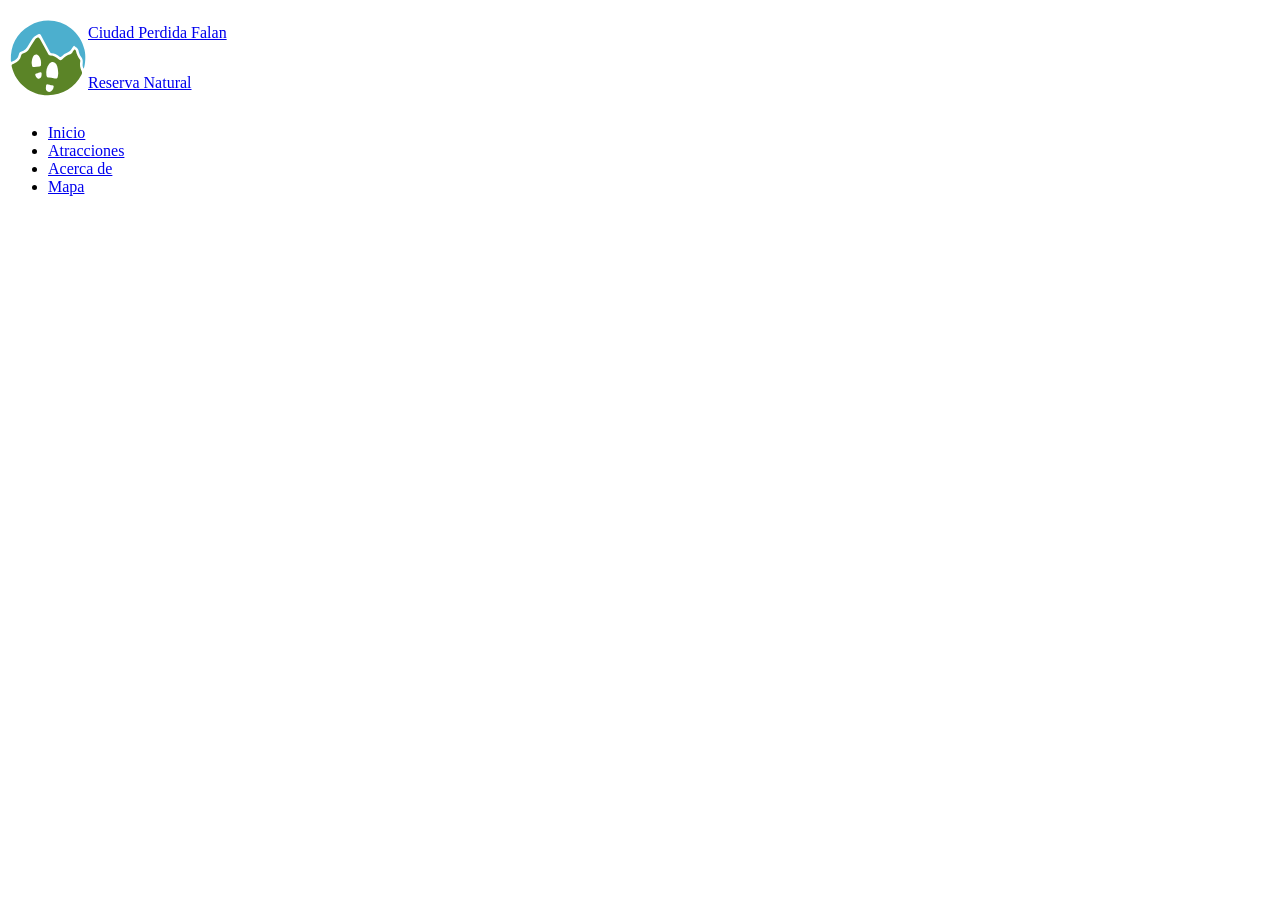
==== pages/acerca-de.html @ 3e7b2dbd "Added Header" ====
<!DOCTYPE html>
<html lang="en">

<head>
    <meta charset="UTF-8">
    <meta http-equiv="X-UA-Compatible" content="IE=edge">
    <meta name="viewport" content="width=device-width, initial-scale=1.0">
    <link rel="shortcut icon" href="../assets/icons/logo.svg" type="image/x-icon">
    <link rel="stylesheet" href="../styles/header.css">
    <title>Ciudad Perdida - Acerca de</title>
</head>

<body>
    <header>
        <a href="../index.html">
            <img src="../assets/icons/logo.svg" alt="Inicio">
            <div>
                <p>Ciudad Perdida Falan</p>
                <p>Reserva Natural</p>
            </div>
        </a>
        <nav>
            <ul>
                <li><a href="../index.html">Inicio</a></li>
                <li><a href="./atracciones.html">Atracciones</a></li>
                <li><a href="./acerca-de.html">Acerca de</a></li>
                <li><a href="./mapa.html">Mapa</a></li>
            </ul>
        </nav>
    </header>

    <main>
    </main>

    <footer>
        
    </footer>
</body>

</html>
---- styles/header.css ----
header a {
    display: flex;
}

header a img {
    width: 80px;
}

header a div {
    display: flex;
    flex-direction: column;
}
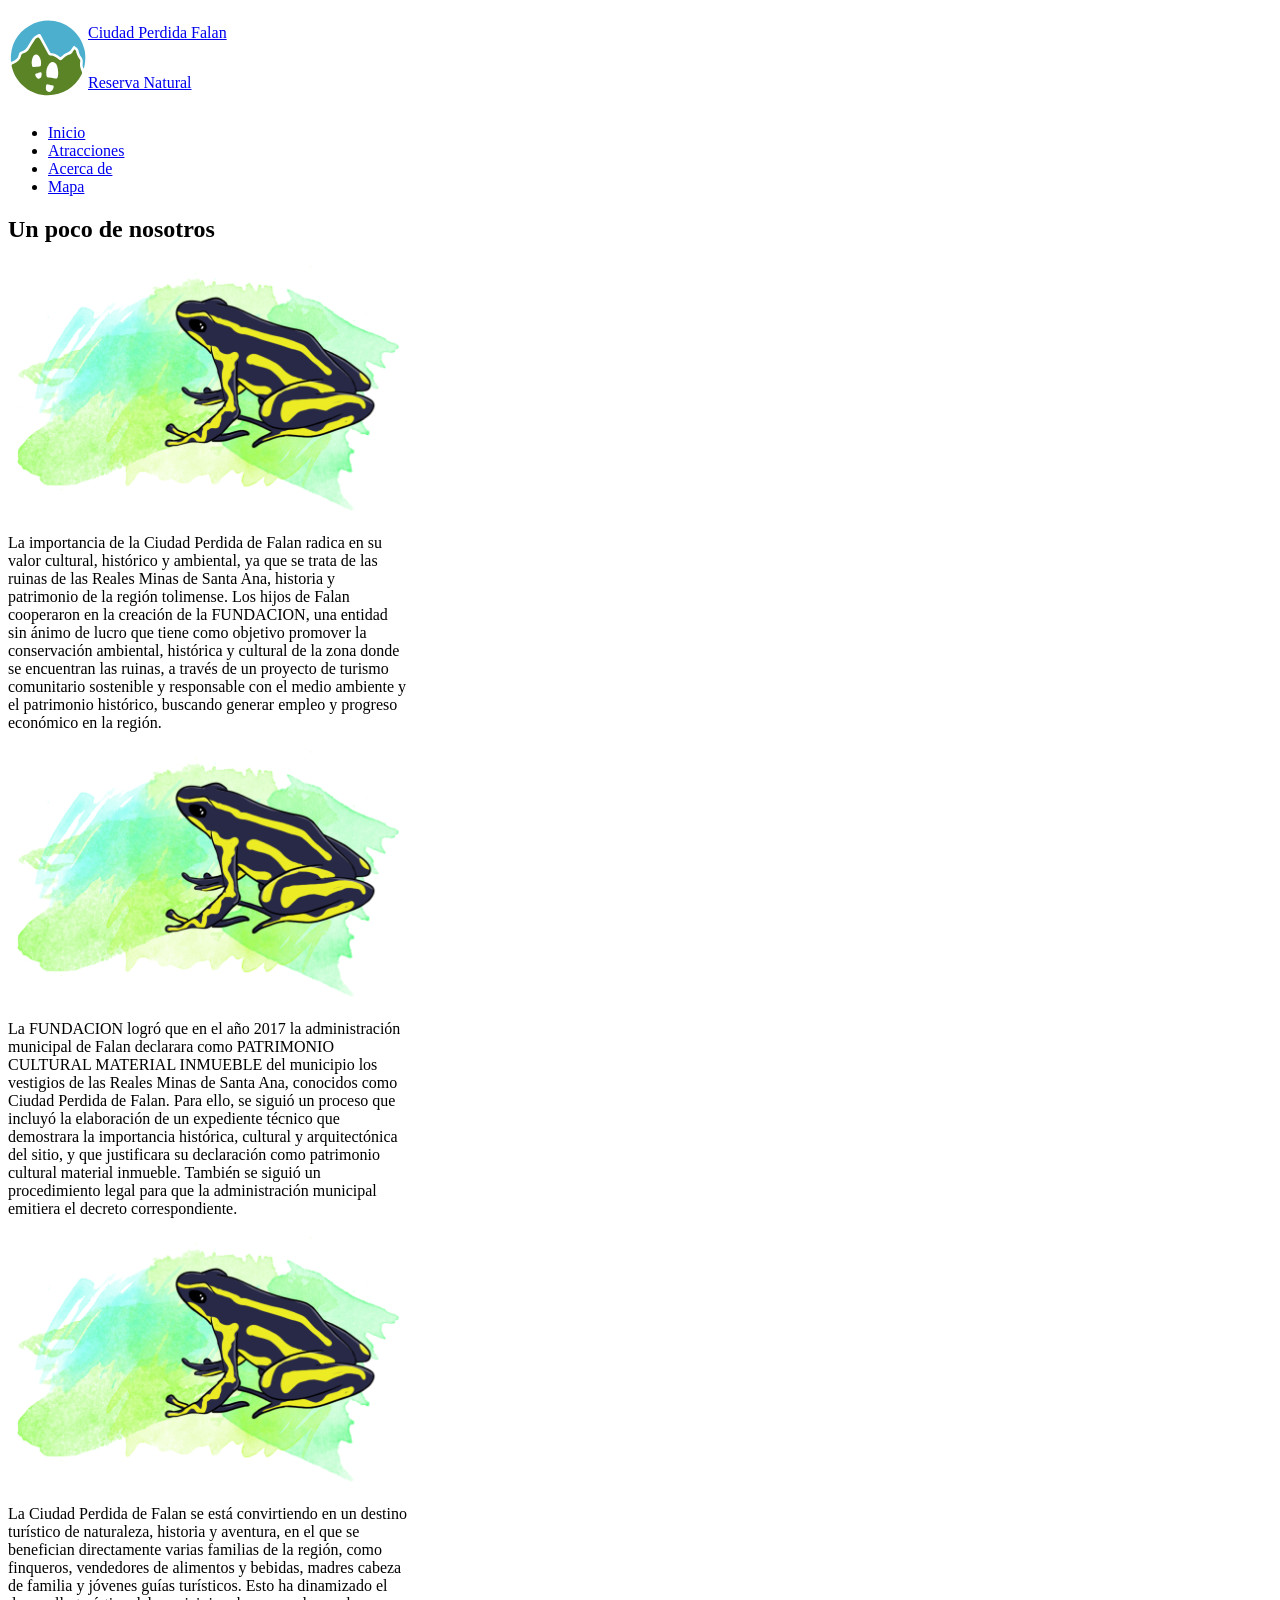
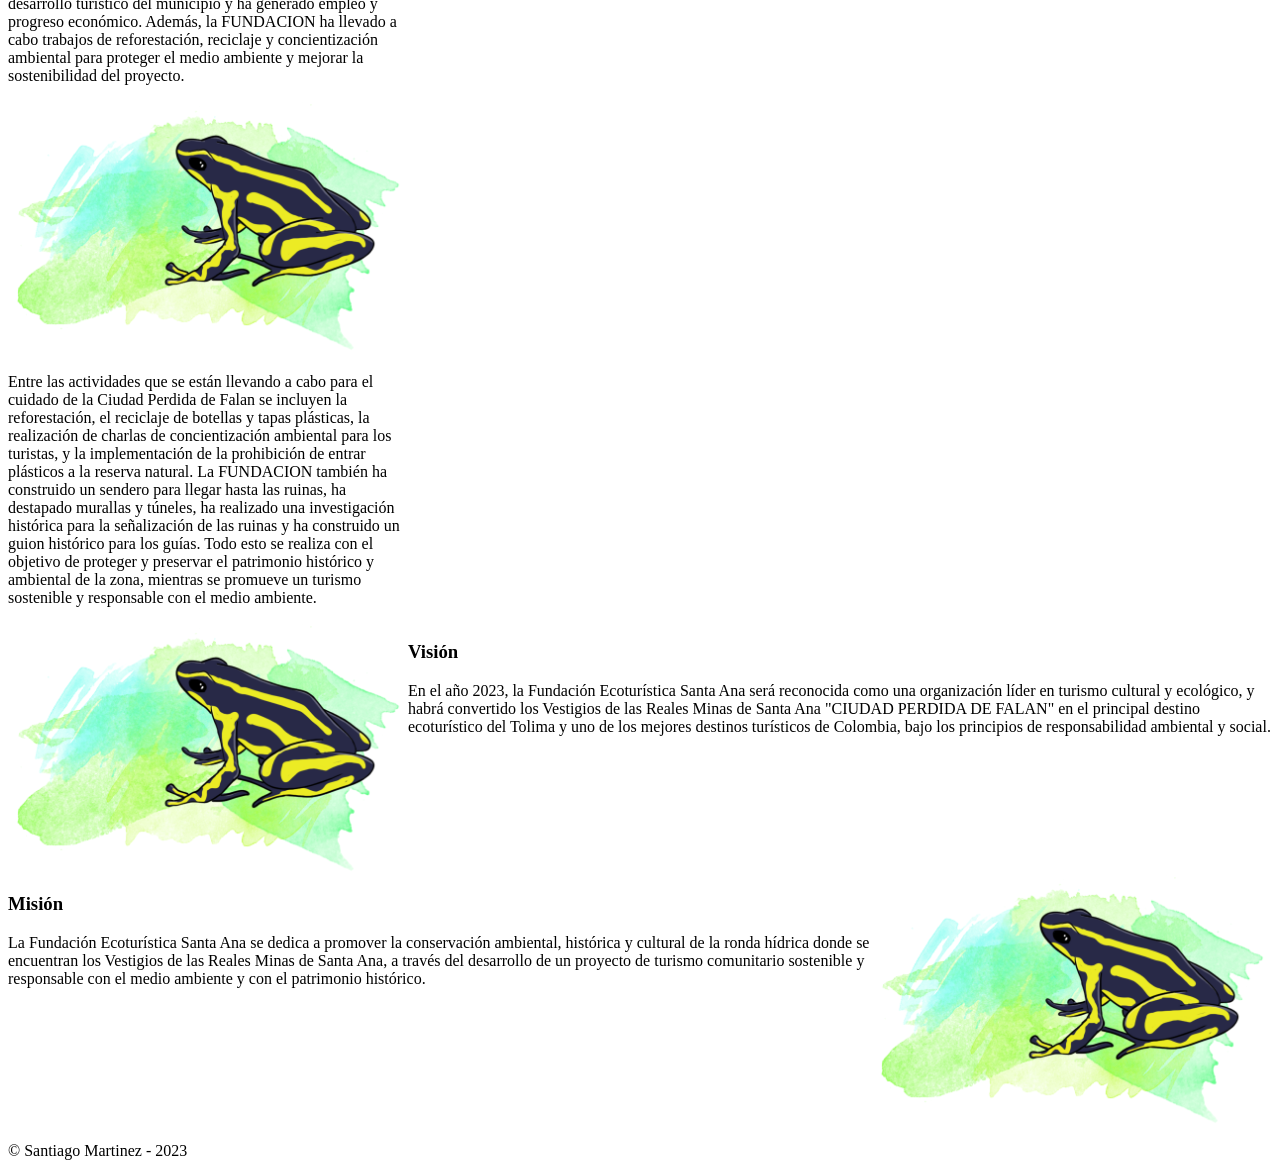
==== commit 89b8bbc3: "Finalizada la estructura HTML de la pagina" ====
--- a/pages/acerca-de.html
+++ b/pages/acerca-de.html
@@ -6,6 +6,9 @@
     <meta http-equiv="X-UA-Compatible" content="IE=edge">
     <meta name="viewport" content="width=device-width, initial-scale=1.0">
     <link rel="shortcut icon" href="../assets/icons/logo.svg" type="image/x-icon">
+
+    <!-- TODO: Activar el Reset.css -->
+    <!-- <link rel="stylesheet" href="../styles/reset.css"> -->
     <link rel="stylesheet" href="../styles/header.css">
     <title>Ciudad Perdida - Acerca de</title>
 </head>
@@ -30,10 +33,54 @@
     </header>
 
     <main>
+        <section id="recorrido__historico">
+            <h1>Un poco de nosotros</h1>
+            <!-- TODO: Darle estilos en CSS y quitar el width de aqui -->
+            <div style="width: 400px;">
+                <div>
+                    <!-- TODO: Quitar los estilos de aqui -->
+                    <img src="../assets/images/ilustracion1.webp" alt="Ilustracion 1" width="400px" >
+                    <p>La importancia de la Ciudad Perdida de Falan radica en su valor cultural, histórico y ambiental, ya que se trata de las ruinas de las Reales Minas de Santa Ana, historia y patrimonio de la región tolimense. Los hijos de Falan cooperaron en la creación de la FUNDACION, una entidad sin ánimo de lucro que tiene como objetivo promover la conservación ambiental, histórica y cultural de la zona donde se encuentran las ruinas, a través de un proyecto de turismo comunitario sostenible y responsable con el medio ambiente y el patrimonio histórico, buscando generar empleo y progreso económico en la región.</p>
+                </div>
+                <div>
+                    <!-- TODO: Quitar los estilos de aqui -->
+                    <img src="../assets/images/ilustracion1.webp" alt="Ilustracion 1" width="400px">
+                    <p>La FUNDACION logró que en el año 2017 la administración municipal de Falan declarara como PATRIMONIO CULTURAL MATERIAL INMUEBLE del municipio los vestigios de las Reales Minas de Santa Ana, conocidos como Ciudad Perdida de Falan. Para ello, se siguió un proceso que incluyó la elaboración de un expediente técnico que demostrara la importancia histórica, cultural y arquitectónica del sitio, y que justificara su declaración como patrimonio cultural material inmueble. También se siguió un procedimiento legal para que la administración municipal emitiera el decreto correspondiente.</p>
+                </div>
+                <div>
+                    <!-- TODO: Quitar los estilos de aqui -->
+                    <img src="../assets/images/ilustracion1.webp" alt="Ilustracion 1" width="400px">
+                    <p>La Ciudad Perdida de Falan se está convirtiendo en un destino turístico de naturaleza, historia y aventura, en el que se benefician directamente varias familias de la región, como finqueros, vendedores de alimentos y bebidas, madres cabeza de familia y jóvenes guías turísticos. Esto ha dinamizado el desarrollo turístico del municipio y ha generado empleo y progreso económico. Además, la FUNDACION ha llevado a cabo trabajos de reforestación, reciclaje y concientización ambiental para proteger el medio ambiente y mejorar la sostenibilidad del proyecto.</p>
+                </div>
+                <div>
+                    <!-- TODO: Quitar los estilos de aqui -->
+                    <img src="../assets/images/ilustracion1.webp" alt="Ilustracion 1" width="400px">
+                    <p>Entre las actividades que se están llevando a cabo para el cuidado de la Ciudad Perdida de Falan se incluyen la reforestación, el reciclaje de botellas y tapas plásticas, la realización de charlas de concientización ambiental para los turistas, y la implementación de la prohibición de entrar plásticos a la reserva natural. La FUNDACION también ha construido un sendero para llegar hasta las ruinas, ha destapado murallas y túneles, ha realizado una investigación histórica para la señalización de las ruinas y ha construido un guion histórico para los guías. Todo esto se realiza con el objetivo de proteger y preservar el patrimonio histórico y ambiental de la zona, mientras se promueve un turismo sostenible y responsable con el medio ambiente.</p>
+                </div>
+            </div>
+        </section>
+        <section id="simbolos">
+            <!-- TODO: Quitar estilos -->
+            <div style="display: flex;">
+                <img src="../assets/images/ilustracion1.webp" alt="Ilustracion 1" width="400px">
+                <div>
+                    <h3>Visión</h3>
+                    <p>En el año 2023, la Fundación Ecoturística Santa Ana será reconocida como una organización líder en turismo cultural y ecológico, y habrá convertido los Vestigios de las Reales Minas de Santa Ana "CIUDAD PERDIDA DE FALAN" en el principal destino ecoturístico del Tolima y uno de los mejores destinos turísticos de Colombia, bajo los principios de responsabilidad ambiental y social.</p>
+                </div>
+            </div>
+            <!-- TODO: Quitar estilos -->
+            <div style="display: flex;">
+                <div>
+                    <h3>Misión</h3>
+                    <p>La Fundación Ecoturística Santa Ana se dedica a promover la conservación ambiental, histórica y cultural de la ronda hídrica donde se encuentran los Vestigios de las Reales Minas de Santa Ana, a través del desarrollo de un proyecto de turismo comunitario sostenible y responsable con el medio ambiente y con el patrimonio histórico.</p>
+                </div>
+                <img src="../assets/images/ilustracion1.webp" alt="Ilustracion 1" width="400px">
+            </div>
+        </section>
     </main>
 
     <footer>
-        
+        <p>&copy; Santiago Martinez - 2023</p>
     </footer>
 </body>
 
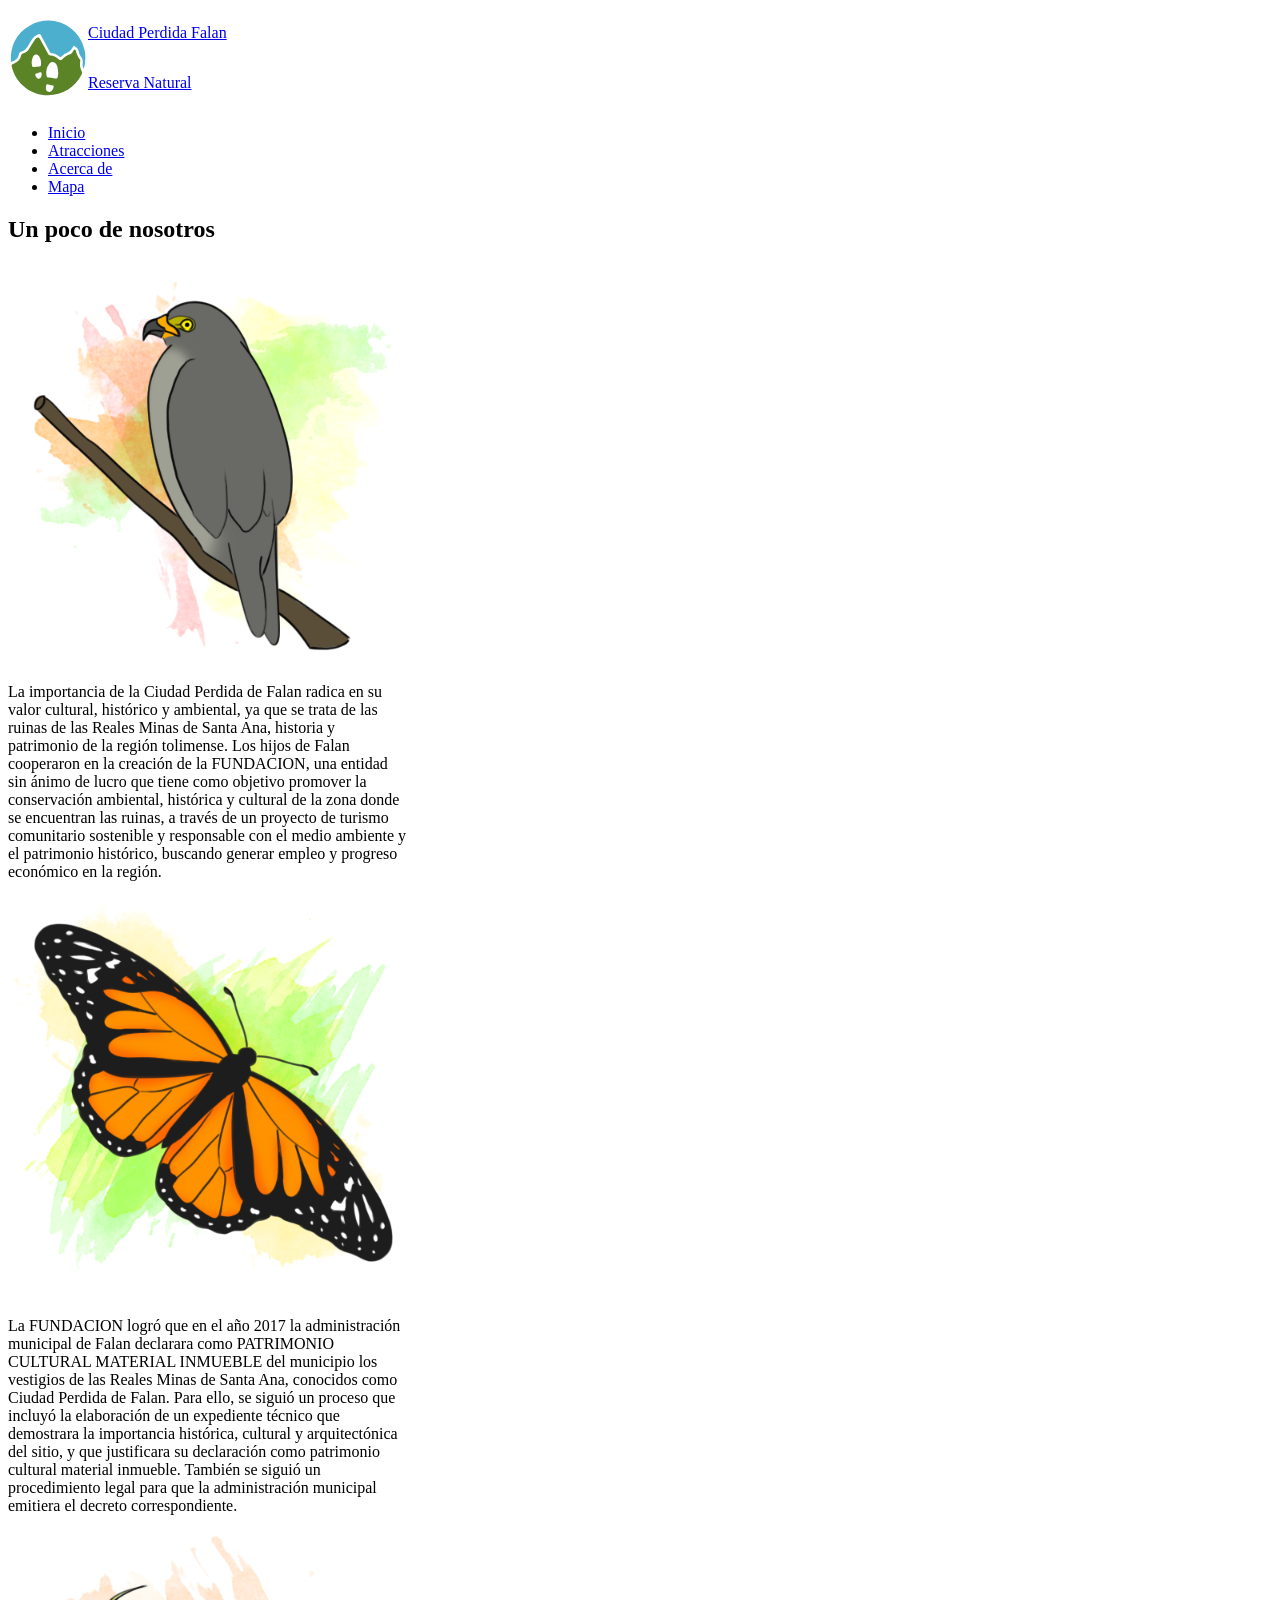
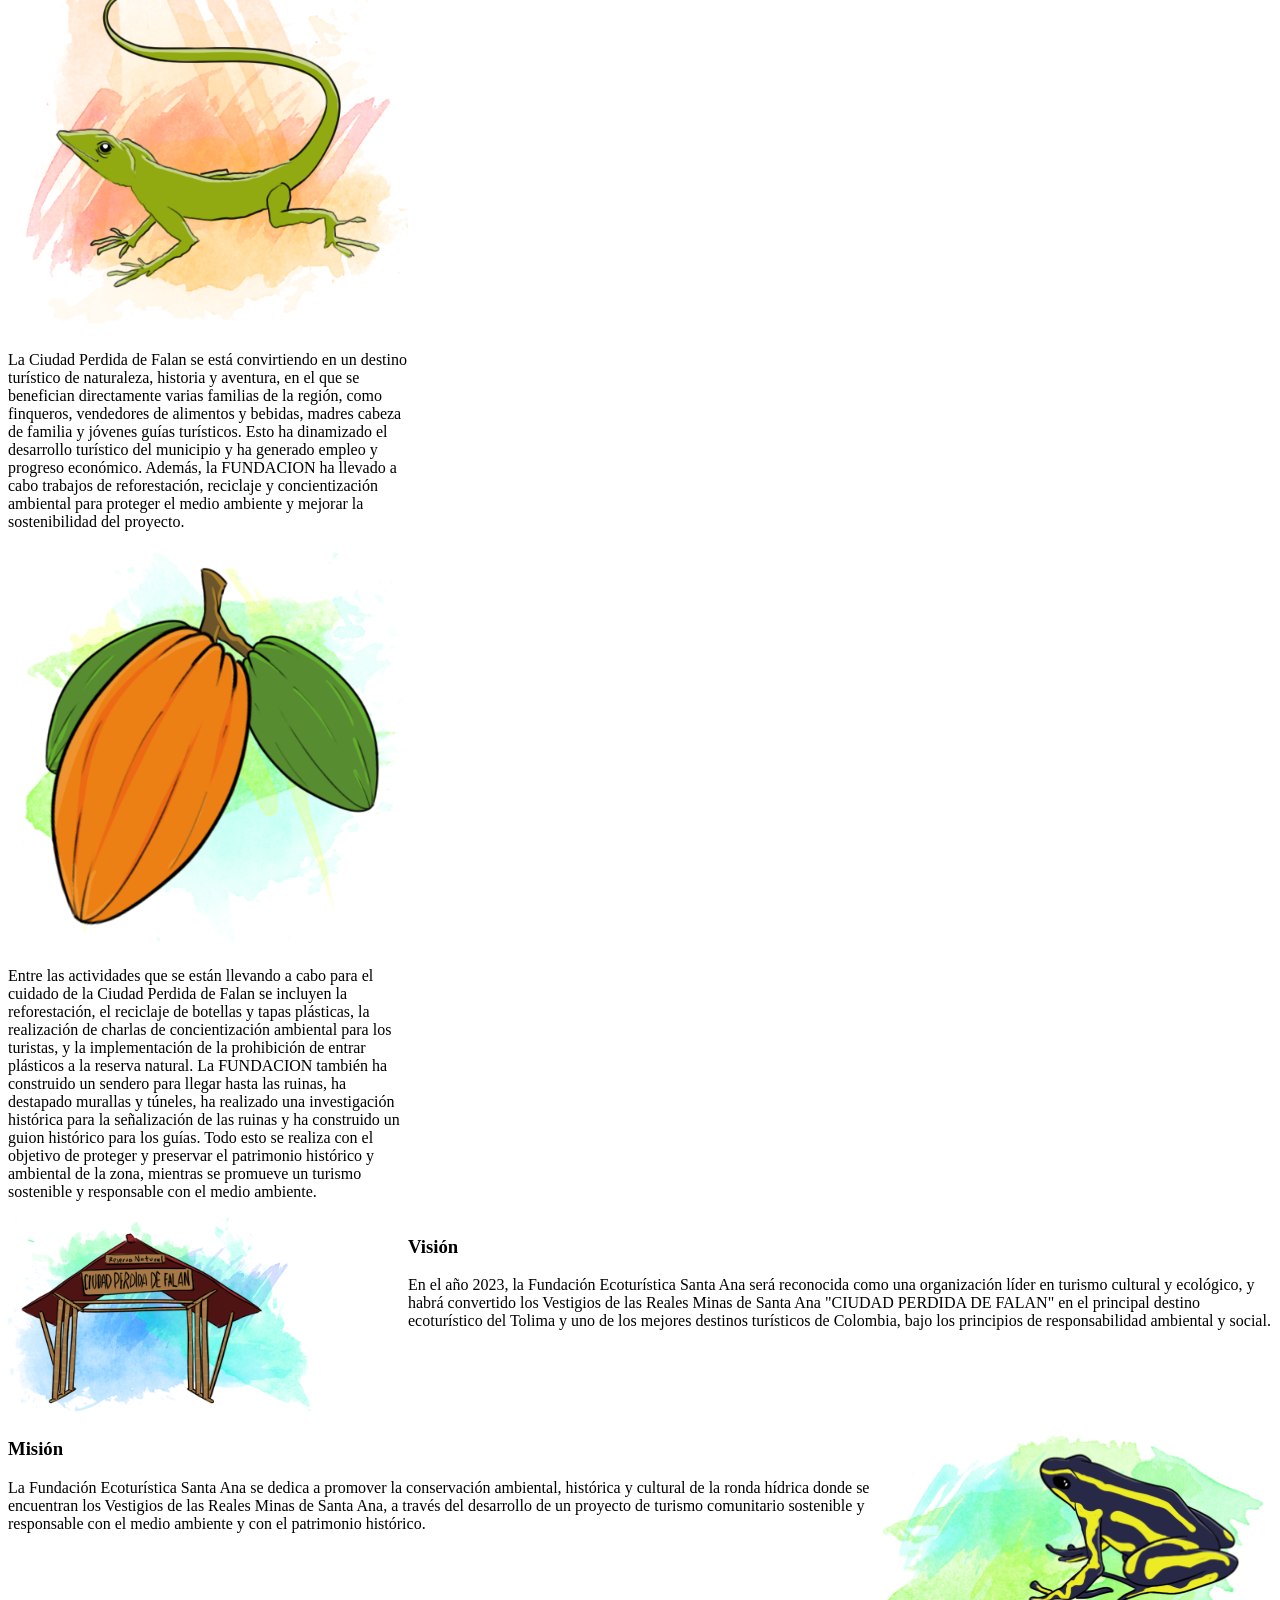
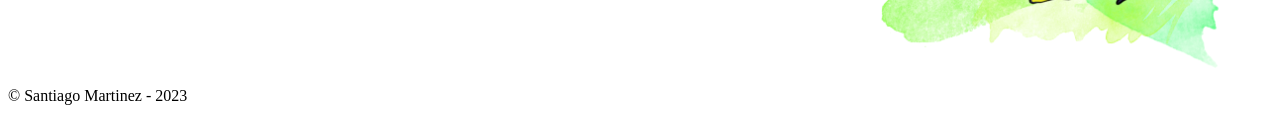
==== commit 14a0c4d3: "Agregadas ilustraciones" ====
--- a/pages/acerca-de.html
+++ b/pages/acerca-de.html
@@ -39,22 +39,22 @@
             <div style="width: 400px;">
                 <div>
                     <!-- TODO: Quitar los estilos de aqui -->
-                    <img src="../assets/images/ilustracion1.webp" alt="Ilustracion 1" width="400px" >
+                    <img src="../assets/images/ilustracion6.webp" alt="Ilustracion 6" width="400px" >
                     <p>La importancia de la Ciudad Perdida de Falan radica en su valor cultural, histórico y ambiental, ya que se trata de las ruinas de las Reales Minas de Santa Ana, historia y patrimonio de la región tolimense. Los hijos de Falan cooperaron en la creación de la FUNDACION, una entidad sin ánimo de lucro que tiene como objetivo promover la conservación ambiental, histórica y cultural de la zona donde se encuentran las ruinas, a través de un proyecto de turismo comunitario sostenible y responsable con el medio ambiente y el patrimonio histórico, buscando generar empleo y progreso económico en la región.</p>
                 </div>
                 <div>
                     <!-- TODO: Quitar los estilos de aqui -->
-                    <img src="../assets/images/ilustracion1.webp" alt="Ilustracion 1" width="400px">
+                    <img src="../assets/images/ilustracion3.webp" alt="Ilustracion 3" width="400px">
                     <p>La FUNDACION logró que en el año 2017 la administración municipal de Falan declarara como PATRIMONIO CULTURAL MATERIAL INMUEBLE del municipio los vestigios de las Reales Minas de Santa Ana, conocidos como Ciudad Perdida de Falan. Para ello, se siguió un proceso que incluyó la elaboración de un expediente técnico que demostrara la importancia histórica, cultural y arquitectónica del sitio, y que justificara su declaración como patrimonio cultural material inmueble. También se siguió un procedimiento legal para que la administración municipal emitiera el decreto correspondiente.</p>
                 </div>
                 <div>
                     <!-- TODO: Quitar los estilos de aqui -->
-                    <img src="../assets/images/ilustracion1.webp" alt="Ilustracion 1" width="400px">
+                    <img src="../assets/images/ilustracion4.webp" alt="Ilustracion 4" width="400px">
                     <p>La Ciudad Perdida de Falan se está convirtiendo en un destino turístico de naturaleza, historia y aventura, en el que se benefician directamente varias familias de la región, como finqueros, vendedores de alimentos y bebidas, madres cabeza de familia y jóvenes guías turísticos. Esto ha dinamizado el desarrollo turístico del municipio y ha generado empleo y progreso económico. Además, la FUNDACION ha llevado a cabo trabajos de reforestación, reciclaje y concientización ambiental para proteger el medio ambiente y mejorar la sostenibilidad del proyecto.</p>
                 </div>
                 <div>
                     <!-- TODO: Quitar los estilos de aqui -->
-                    <img src="../assets/images/ilustracion1.webp" alt="Ilustracion 1" width="400px">
+                    <img src="../assets/images/ilustracion5.webp" alt="Ilustracion 5" width="400px">
                     <p>Entre las actividades que se están llevando a cabo para el cuidado de la Ciudad Perdida de Falan se incluyen la reforestación, el reciclaje de botellas y tapas plásticas, la realización de charlas de concientización ambiental para los turistas, y la implementación de la prohibición de entrar plásticos a la reserva natural. La FUNDACION también ha construido un sendero para llegar hasta las ruinas, ha destapado murallas y túneles, ha realizado una investigación histórica para la señalización de las ruinas y ha construido un guion histórico para los guías. Todo esto se realiza con el objetivo de proteger y preservar el patrimonio histórico y ambiental de la zona, mientras se promueve un turismo sostenible y responsable con el medio ambiente.</p>
                 </div>
             </div>
@@ -62,7 +62,7 @@
         <section id="simbolos">
             <!-- TODO: Quitar estilos -->
             <div style="display: flex;">
-                <img src="../assets/images/ilustracion1.webp" alt="Ilustracion 1" width="400px">
+                <img src="../assets/images/ilustracion2.webp" alt="Entrada de la ciudad perdida" width="400px">
                 <div>
                     <h3>Visión</h3>
                     <p>En el año 2023, la Fundación Ecoturística Santa Ana será reconocida como una organización líder en turismo cultural y ecológico, y habrá convertido los Vestigios de las Reales Minas de Santa Ana "CIUDAD PERDIDA DE FALAN" en el principal destino ecoturístico del Tolima y uno de los mejores destinos turísticos de Colombia, bajo los principios de responsabilidad ambiental y social.</p>
@@ -74,7 +74,7 @@
                     <h3>Misión</h3>
                     <p>La Fundación Ecoturística Santa Ana se dedica a promover la conservación ambiental, histórica y cultural de la ronda hídrica donde se encuentran los Vestigios de las Reales Minas de Santa Ana, a través del desarrollo de un proyecto de turismo comunitario sostenible y responsable con el medio ambiente y con el patrimonio histórico.</p>
                 </div>
-                <img src="../assets/images/ilustracion1.webp" alt="Ilustracion 1" width="400px">
+                <img src="../assets/images/ilustracion1.webp" alt="Ranita venenosa" width="400px">
             </div>
         </section>
     </main>
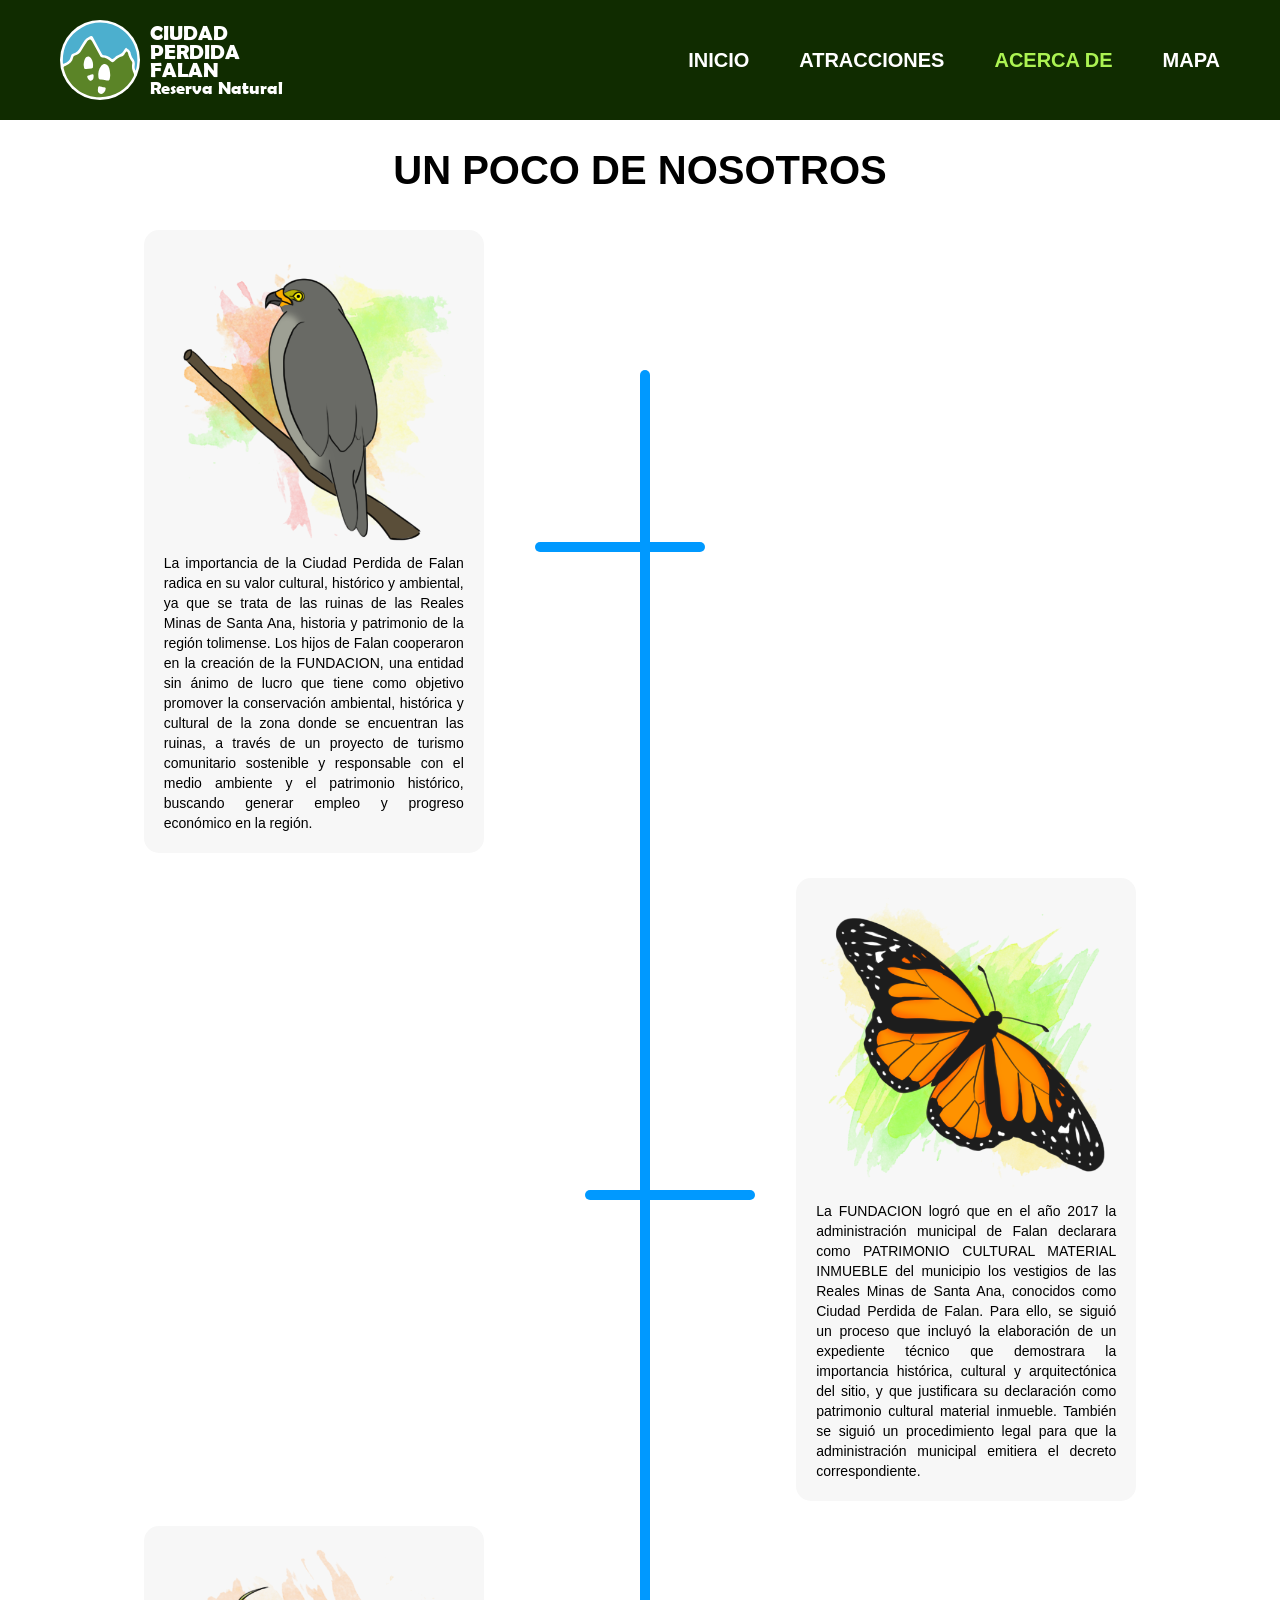
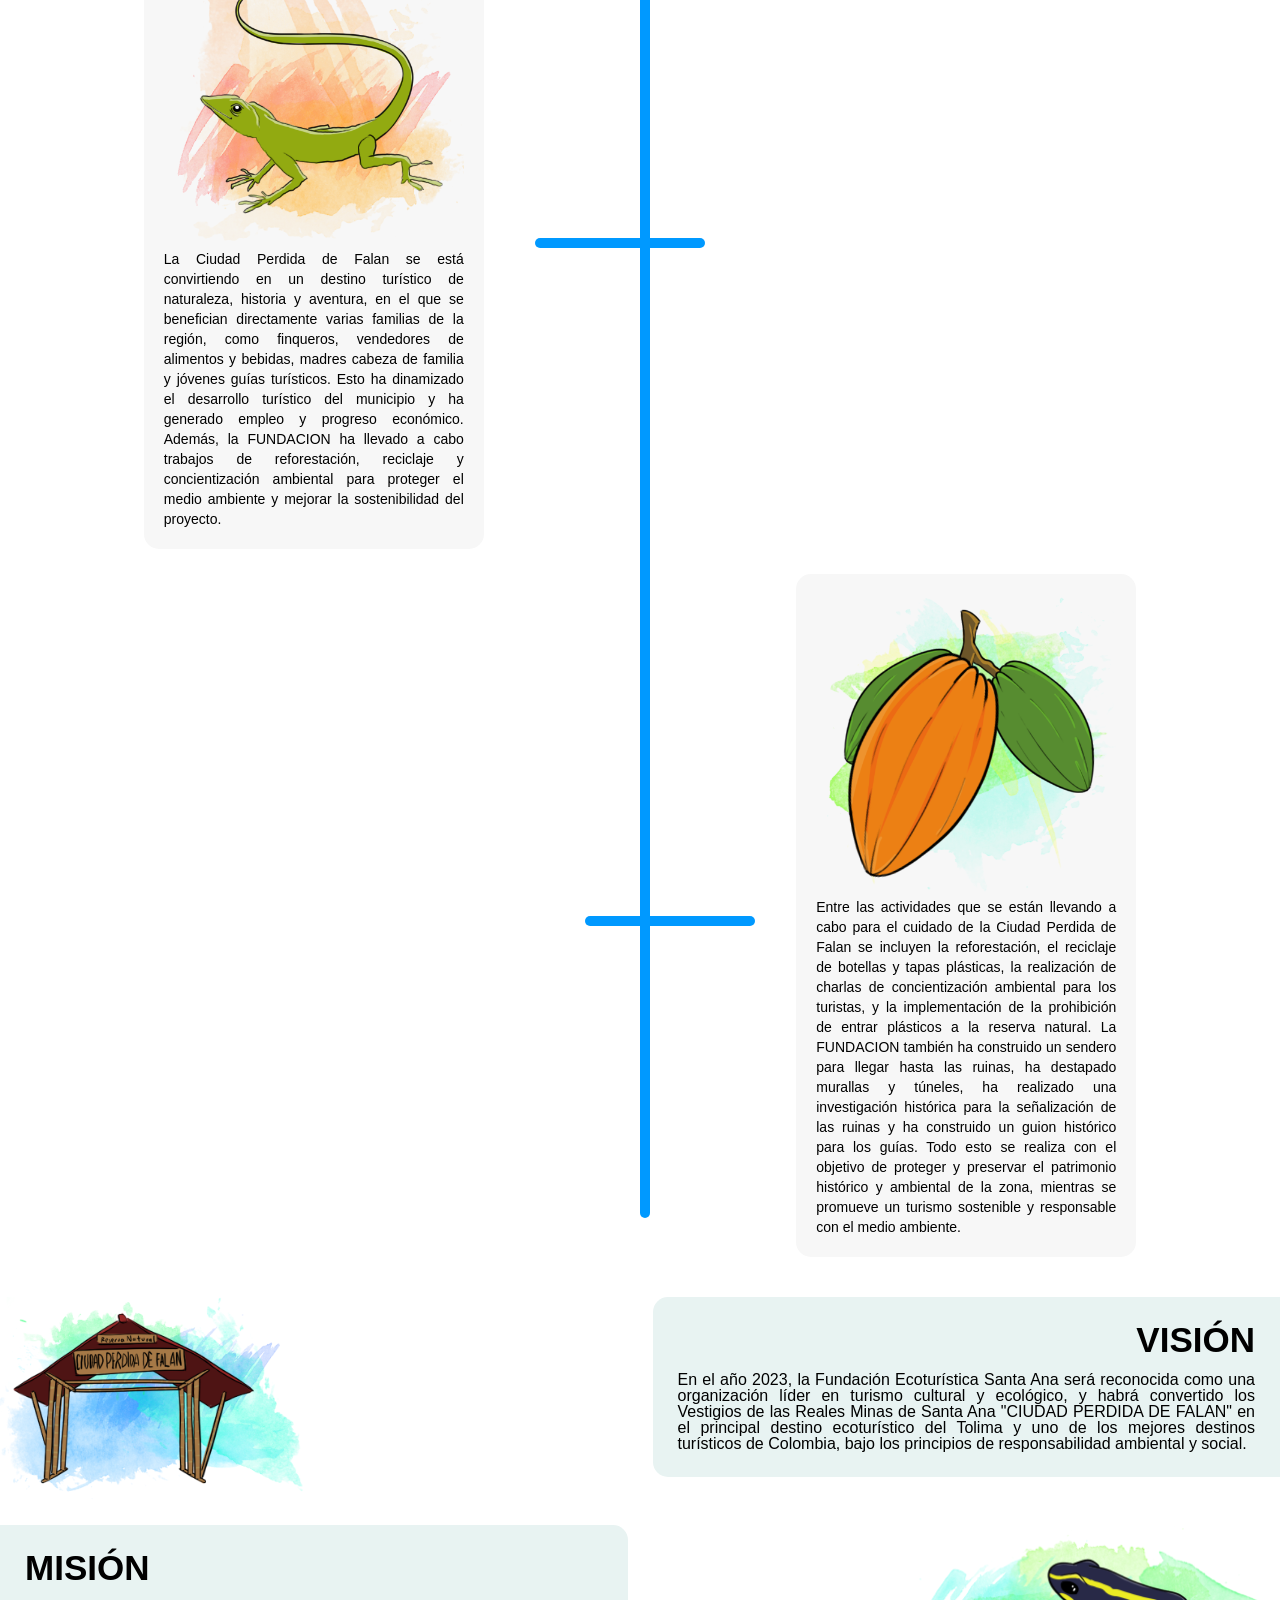
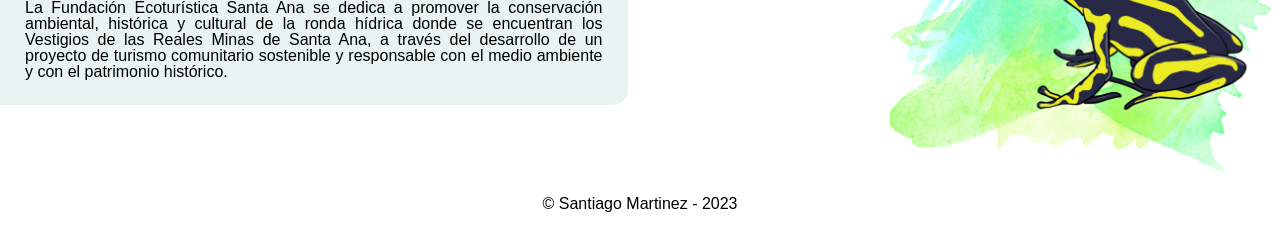
==== commit 60765864: "added styles" ====
--- a/pages/acerca-de.html
+++ b/pages/acerca-de.html
@@ -6,16 +6,18 @@
     <meta http-equiv="X-UA-Compatible" content="IE=edge">
     <meta name="viewport" content="width=device-width, initial-scale=1.0">
     <link rel="shortcut icon" href="../assets/icons/logo.svg" type="image/x-icon">
-
-    <!-- TODO: Activar el Reset.css -->
-    <!-- <link rel="stylesheet" href="../styles/reset.css"> -->
+    <link rel="stylesheet" href="../styles/reset.css">
     <link rel="stylesheet" href="../styles/header.css">
+    <link rel="stylesheet" href="../styles/variables.css">
+    <link rel="stylesheet" href="../styles/general-styles.css">
+    <link rel="stylesheet" href="../styles/acerca-de.css">
+    <link rel="stylesheet" href="../styles/footer.css">
     <title>Ciudad Perdida - Acerca de</title>
 </head>
 
 <body>
     <header>
-        <a href="../index.html">
+        <a href="./index.html">
             <img src="../assets/icons/logo.svg" alt="Inicio">
             <div>
                 <p>Ciudad Perdida Falan</p>
@@ -23,59 +25,89 @@
             </div>
         </a>
         <nav>
-            <ul>
-                <li><a href="../index.html">Inicio</a></li>
-                <li><a href="./atracciones.html">Atracciones</a></li>
-                <li><a href="./acerca-de.html">Acerca de</a></li>
-                <li><a href="./mapa.html">Mapa</a></li>
+            <ul class="link__container">
+                <li><a class="link" href="../index.html">Inicio</a></li>
+                <li><a class="link" href="./atracciones.html">Atracciones</a></li>
+                <li><a class="link selected" href="./acerca-de.html">Acerca de</a></li>
+                <li><a class="link" href="./mapa.html">Mapa</a></li>
             </ul>
         </nav>
     </header>
 
     <main>
         <section id="recorrido__historico">
-            <h1>Un poco de nosotros</h1>
-            <!-- TODO: Darle estilos en CSS y quitar el width de aqui -->
-            <div style="width: 400px;">
-                <div>
-                    <!-- TODO: Quitar los estilos de aqui -->
-                    <img src="../assets/images/ilustracion6.webp" alt="Ilustracion 6" width="400px" >
-                    <p>La importancia de la Ciudad Perdida de Falan radica en su valor cultural, histórico y ambiental, ya que se trata de las ruinas de las Reales Minas de Santa Ana, historia y patrimonio de la región tolimense. Los hijos de Falan cooperaron en la creación de la FUNDACION, una entidad sin ánimo de lucro que tiene como objetivo promover la conservación ambiental, histórica y cultural de la zona donde se encuentran las ruinas, a través de un proyecto de turismo comunitario sostenible y responsable con el medio ambiente y el patrimonio histórico, buscando generar empleo y progreso económico en la región.</p>
+            <h1 class="principal__title">Un poco de nosotros</h1>
+            <div class="info__container">
+                <div class="info__item item0">
+                    <img src="../assets/images/ilustracion6.webp" alt="Ilustracion 6" width="400px">
+                    <p class="small__principal__text">La importancia de la Ciudad Perdida de Falan radica en su valor
+                        cultural, histórico y ambiental,
+                        ya que se trata de las ruinas de las Reales Minas de Santa Ana, historia y patrimonio de la
+                        región tolimense. Los hijos de Falan cooperaron en la creación de la FUNDACION, una entidad sin
+                        ánimo de lucro que tiene como objetivo promover la conservación ambiental, histórica y cultural
+                        de la zona donde se encuentran las ruinas, a través de un proyecto de turismo comunitario
+                        sostenible y responsable con el medio ambiente y el patrimonio histórico, buscando generar
+                        empleo y progreso económico en la región.</p>
                 </div>
-                <div>
-                    <!-- TODO: Quitar los estilos de aqui -->
+                <span></span>
+                <span></span>
+                <div class="info__item item1">
                     <img src="../assets/images/ilustracion3.webp" alt="Ilustracion 3" width="400px">
-                    <p>La FUNDACION logró que en el año 2017 la administración municipal de Falan declarara como PATRIMONIO CULTURAL MATERIAL INMUEBLE del municipio los vestigios de las Reales Minas de Santa Ana, conocidos como Ciudad Perdida de Falan. Para ello, se siguió un proceso que incluyó la elaboración de un expediente técnico que demostrara la importancia histórica, cultural y arquitectónica del sitio, y que justificara su declaración como patrimonio cultural material inmueble. También se siguió un procedimiento legal para que la administración municipal emitiera el decreto correspondiente.</p>
+                    <p class="small__principal__text">La FUNDACION logró que en el año 2017 la administración municipal
+                        de Falan declarara como
+                        PATRIMONIO CULTURAL MATERIAL INMUEBLE del municipio los vestigios de las Reales Minas de Santa
+                        Ana, conocidos como Ciudad Perdida de Falan. Para ello, se siguió un proceso que incluyó la
+                        elaboración de un expediente técnico que demostrara la importancia histórica, cultural y
+                        arquitectónica del sitio, y que justificara su declaración como patrimonio cultural material
+                        inmueble. También se siguió un procedimiento legal para que la administración municipal emitiera
+                        el decreto correspondiente.</p>
                 </div>
-                <div>
-                    <!-- TODO: Quitar los estilos de aqui -->
+                <div class="info__item item2">
                     <img src="../assets/images/ilustracion4.webp" alt="Ilustracion 4" width="400px">
-                    <p>La Ciudad Perdida de Falan se está convirtiendo en un destino turístico de naturaleza, historia y aventura, en el que se benefician directamente varias familias de la región, como finqueros, vendedores de alimentos y bebidas, madres cabeza de familia y jóvenes guías turísticos. Esto ha dinamizado el desarrollo turístico del municipio y ha generado empleo y progreso económico. Además, la FUNDACION ha llevado a cabo trabajos de reforestación, reciclaje y concientización ambiental para proteger el medio ambiente y mejorar la sostenibilidad del proyecto.</p>
+                    <p class="small__principal__text">La Ciudad Perdida de Falan se está convirtiendo en un destino
+                        turístico de naturaleza, historia y
+                        aventura, en el que se benefician directamente varias familias de la región, como finqueros,
+                        vendedores de alimentos y bebidas, madres cabeza de familia y jóvenes guías turísticos. Esto ha
+                        dinamizado el desarrollo turístico del municipio y ha generado empleo y progreso económico.
+                        Además, la FUNDACION ha llevado a cabo trabajos de reforestación, reciclaje y concientización
+                        ambiental para proteger el medio ambiente y mejorar la sostenibilidad del proyecto.</p>
                 </div>
-                <div>
-                    <!-- TODO: Quitar los estilos de aqui -->
+                <span></span>
+                <span></span>
+                <div class="info__item item3">
                     <img src="../assets/images/ilustracion5.webp" alt="Ilustracion 5" width="400px">
-                    <p>Entre las actividades que se están llevando a cabo para el cuidado de la Ciudad Perdida de Falan se incluyen la reforestación, el reciclaje de botellas y tapas plásticas, la realización de charlas de concientización ambiental para los turistas, y la implementación de la prohibición de entrar plásticos a la reserva natural. La FUNDACION también ha construido un sendero para llegar hasta las ruinas, ha destapado murallas y túneles, ha realizado una investigación histórica para la señalización de las ruinas y ha construido un guion histórico para los guías. Todo esto se realiza con el objetivo de proteger y preservar el patrimonio histórico y ambiental de la zona, mientras se promueve un turismo sostenible y responsable con el medio ambiente.</p>
+                    <p class="small__principal__text">Entre las actividades que se están llevando a cabo para el cuidado
+                        de la Ciudad Perdida de Falan
+                        se incluyen la reforestación, el reciclaje de botellas y tapas plásticas, la realización de
+                        charlas de concientización ambiental para los turistas, y la implementación de la prohibición de
+                        entrar plásticos a la reserva natural. La FUNDACION también ha construido un sendero para llegar
+                        hasta las ruinas, ha destapado murallas y túneles, ha realizado una investigación histórica para
+                        la señalización de las ruinas y ha construido un guion histórico para los guías. Todo esto se
+                        realiza con el objetivo de proteger y preservar el patrimonio histórico y ambiental de la zona,
+                        mientras se promueve un turismo sostenible y responsable con el medio ambiente.</p>
                 </div>
+                <span class="timeline"></span>
             </div>
         </section>
         <section id="simbolos">
-            <!-- TODO: Quitar estilos -->
-            <div style="display: flex;">
-                <img src="../assets/images/ilustracion2.webp" alt="Entrada de la ciudad perdida" width="400px">
-                <div>
-                    <h3>Visión</h3>
-                    <p>En el año 2023, la Fundación Ecoturística Santa Ana será reconocida como una organización líder en turismo cultural y ecológico, y habrá convertido los Vestigios de las Reales Minas de Santa Ana "CIUDAD PERDIDA DE FALAN" en el principal destino ecoturístico del Tolima y uno de los mejores destinos turísticos de Colombia, bajo los principios de responsabilidad ambiental y social.</p>
-                </div>
+            <img class="simbolo__1__img" src="../assets/images/ilustracion2.webp" alt="Entrada de la ciudad perdida" width="400px">
+            <div class="simbolo__1__text">
+                <h3  class="secondary__title">Visión</h3>
+                <p class="principal__text">En el año 2023, la Fundación Ecoturística Santa Ana será reconocida como una organización líder
+                    en turismo cultural y ecológico, y habrá convertido los Vestigios de las Reales Minas de Santa
+                    Ana "CIUDAD PERDIDA DE FALAN" en el principal destino ecoturístico del Tolima y uno de los
+                    mejores destinos turísticos de Colombia, bajo los principios de responsabilidad ambiental y
+                    social.</p>
             </div>
-            <!-- TODO: Quitar estilos -->
-            <div style="display: flex;">
-                <div>
-                    <h3>Misión</h3>
-                    <p>La Fundación Ecoturística Santa Ana se dedica a promover la conservación ambiental, histórica y cultural de la ronda hídrica donde se encuentran los Vestigios de las Reales Minas de Santa Ana, a través del desarrollo de un proyecto de turismo comunitario sostenible y responsable con el medio ambiente y con el patrimonio histórico.</p>
-                </div>
-                <img src="../assets/images/ilustracion1.webp" alt="Ranita venenosa" width="400px">
+            <div class="simbolo__2__text">
+                <h3 class="secondary__title">Misión</h3>
+                <p class="principal__text">La Fundación Ecoturística Santa Ana se dedica a promover la conservación ambiental, histórica y
+                    cultural de la ronda hídrica donde se encuentran los Vestigios de las Reales Minas de Santa Ana,
+                    a través del desarrollo de un proyecto de turismo comunitario sostenible y responsable con el
+                    medio ambiente y con el patrimonio histórico.</p>
             </div>
+            <img class="simbolo__2__img" src="../assets/images/ilustracion1.webp" alt="Ranita venenosa" width="400px">
+
         </section>
     </main>
 
--- a/styles/header.css
+++ b/styles/header.css
@@ -1,12 +1,62 @@
+header{
+    align-items: center;
+    background-color: var(--header-background);
+    display: flex;
+    justify-content: space-between;
+    padding: 20px 60px;
+    position: fixed;
+    width: calc(100% - 120px);
+    z-index: 50;
+}
+
 header a {
     display: flex;
-}
-
-header a img {
-    width: 80px;
+    gap: 10px;
+    align-items: center;
+    text-decoration: none;
 }
 
 header a div {
     display: flex;
     flex-direction: column;
+
+}
+
+header a div p:first-child{
+    font-family: var(--logo-font);
+    text-transform: uppercase;
+    color: var(--light-font-color);
+    width: 110px;
+    font-size: 21px;
+    line-height: 0.9;
+}
+
+header a div p:nth-child(2){
+    color: var(--light-font-color);
+    font-family: var(--logo-font);
+    font-size: 18px;
+}
+
+.link__container {
+    display: flex;
+    gap: 50px;
+}
+
+header a img {
+    width: 80px;
+    aspect-ratio: 1/1;
+}
+
+
+.link{
+    text-decoration: none;
+    color: var(--light-font-color);
+    font-family: var(--primary-font);
+    text-transform: uppercase;
+    font-weight: 600;
+    font-size: 20px;
+}
+
+.selected{
+    color: var(--link-selected);
 }
--- a/styles/variables.css
+++ b/styles/variables.css
@@ -0,0 +1,20 @@
+:root{
+
+    --dark-font-color: black;
+    --header-background-overlay: #040b01cf;
+    --btn-color: #126c82;
+    --btn-dark-color: #073641;
+    --header-background: #102C00;
+    --light-font-color: white;
+    --link-selected: #ACF352;
+    --placeholder-font-color: rgba(0, 0, 0, 0.5);
+
+    --primary-font: 'Montserrat', sans-serif;
+    --logo-font: 'logo-title-font', sans-serif;
+}
+
+
+@font-face {
+    font-family: logo-title-font;
+    src: url(../assets/fonts/Berlin\ Sans\ FB\ Demi\ Bold.ttf);
+}
--- a/styles/general-styles.css
+++ b/styles/general-styles.css
@@ -0,0 +1,57 @@
+.principal__title {
+	font-family: var(--primary-font);
+	font-size: 40px;
+	font-weight: bolder;
+	text-transform: uppercase;
+    text-align: center;
+}
+
+.secondary__title{
+    font-family: var(--primary-font);
+	font-size: 35px;
+	font-weight: bolder;
+	text-transform: uppercase;
+    text-align: center;
+}
+
+.principal__text{
+    text-align: justify;
+    font-size: 18;
+    font-family: var(--primary-font);
+}
+
+.small__principal__text{
+    line-height: 1.25rem;
+    text-align: justify;
+    font-size: 14px;
+    font-family: var(--primary-font);
+}
+
+.center-text{
+    text-align: center;
+}
+
+.light-font{
+    color: var(--light-font-color);
+}
+
+.primary__btn{
+    background-color: #117e99;
+    border-radius: 50px;
+    border: none;
+    color: var(--light-font-color);
+    cursor: pointer;
+    font-family: var(--primary-font);
+    font-size: 16px;
+    font-weight: 500;
+    padding: 15px 40px;
+    transition: all 300ms;
+}
+
+.primary__btn:hover{
+    border-radius: 25px;
+    background-color: #073641;
+    box-shadow: 
+        0 3px 5px #0736413e,
+        inset 0 3px 5px #ffffff57;
+}
--- a/styles/acerca-de.css
+++ b/styles/acerca-de.css
@@ -0,0 +1,98 @@
+#recorrido__historico{
+    padding-top: 150px;
+}
+
+.info__container{
+    margin-top: 40px;
+    display: grid;
+    align-items: self-start;
+    grid-template-columns: repeat(2, 1fr);
+    grid-column-gap: 25px;
+    grid-row-gap: 25px;
+}
+
+.info__item{
+    margin: 0 auto;
+    width: 300px;
+    background-color: rgb(247, 247, 247);
+    padding: 20px;
+    border-radius: 15px;
+    position: relative;
+}
+
+.info__container img{
+    width: 100%;
+}
+
+.item0::after, .item2::after {
+	background-color: rgb(0, 153, 255);
+	border-radius: 15px;
+	content: '';
+	height: 10px;
+	left: 115%;
+	position: absolute;
+	top: 50%;
+	width: 50%;
+}
+
+.item1::after, .item3::after {
+	background-color: rgb(0, 153, 255);
+	border-radius: 15px;
+	content: '';
+	height: 10px;
+	position: absolute;
+	right: 112%;
+	top: 50%;
+	width: 50%;
+}
+
+.timeline {
+	background-color: rgb(0, 153, 255);
+	border-radius: 15px;
+	height: 2448px;
+	left: 50%;
+	margin-top: 140px;
+	position: absolute;
+	width: 10px;
+}
+
+#simbolos{
+    align-items: self-start;
+    display: grid;
+    grid-column-gap: 25px;
+    grid-row-gap: 25px;
+    grid-template-columns: repeat(2, 1fr);
+    margin-top: 40px;
+}
+
+.simbolo__1__img{
+    margin: 0 auto 0 0;
+}
+
+.simbolo__1__text{
+    align-items: end;
+    background-color: rgb(232, 243, 242);
+    border-radius: 15px 0 0 15px ;
+    display: flex;
+    flex-direction: column;
+    gap: 15px;
+    padding: 25px;
+}
+
+.simbolo__2__img{
+    margin: 0 0 0 auto;
+}
+
+.simbolo__2__text{
+    align-items: start;
+    background-color: rgb(232, 243, 242);
+    border-radius: 0 15px 15px 0;
+    display: flex;
+    flex-direction: column;
+    gap: 15px;
+    padding: 25px;
+}
+
+.simbolo__2__text p, .simbolo__1__text p{
+    text-align: justify;
+}
--- a/styles/footer.css
+++ b/styles/footer.css
@@ -0,0 +1,8 @@
+footer{
+    align-items: center;
+    display: flex;
+    justify-content:center;
+    padding: 20px 0;
+    font-family: var(--primary-font);
+    width: 100%;
+}
